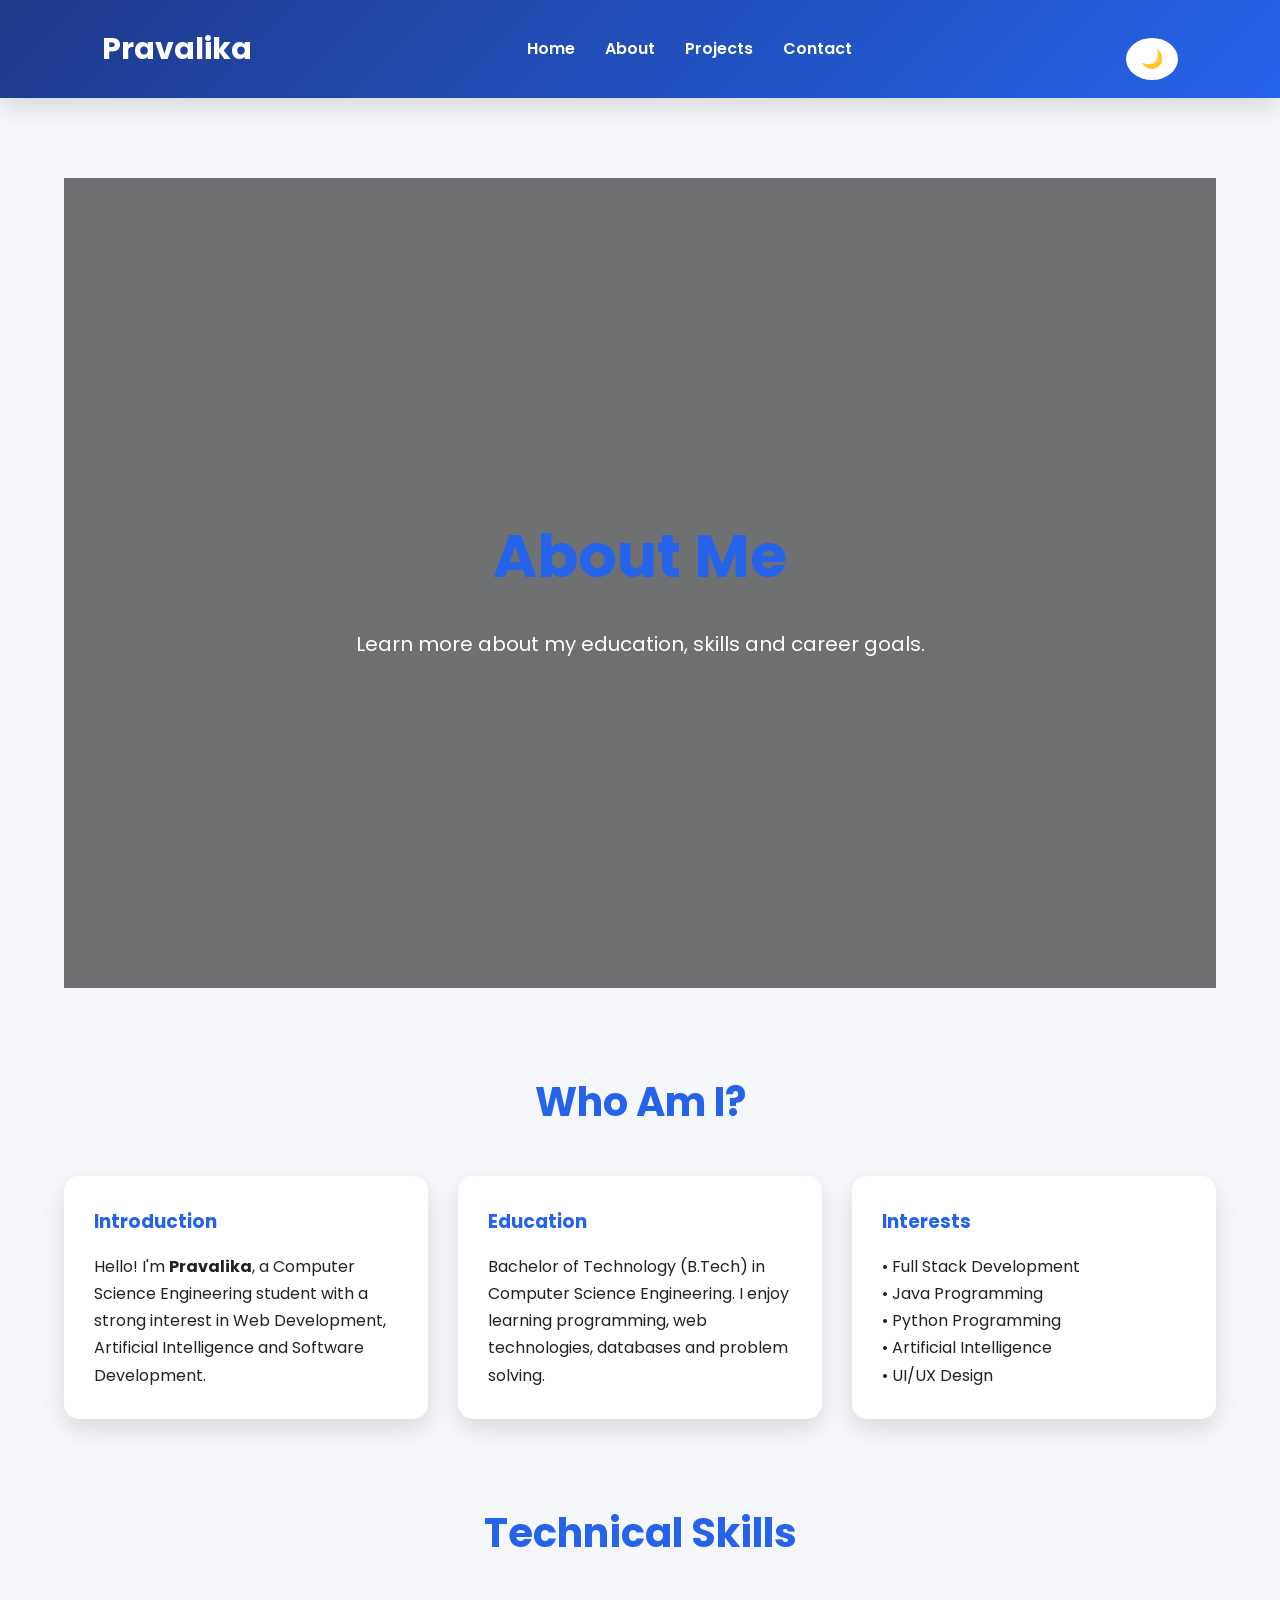
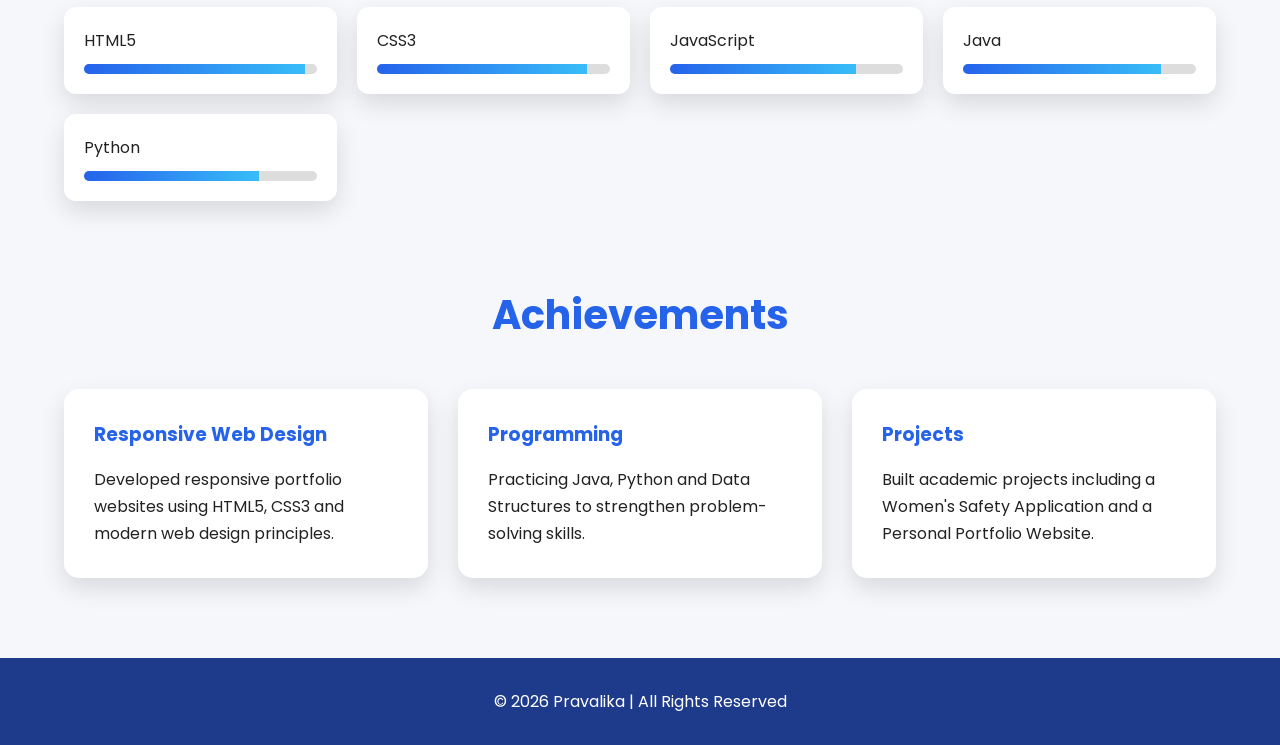
==== about.html @ 5e37d907 "Add files via upload" ====
<!DOCTYPE html>
<html lang="en">

<head>

    <meta charset="UTF-8">

    <meta name="viewport" content="width=device-width, initial-scale=1.0">

    <title>About | Pravalika Portfolio</title>

    <meta name="description" content="About Pravalika - Portfolio">

    <link rel="stylesheet" href="style.css">

</head>

<body>

<header>

    <h1>Pravalika</h1>

    <nav>

        <ul>

            <li><a href="index.html">Home</a></li>

            <li><a href="about.html">About</a></li>

            <li><a href="projects.html">Projects</a></li>

            <li><a href="contact.html">Contact</a></li>

        </ul>

    </nav>

    <button id="theme-toggle">🌙</button>

</header>

<section class="hero">

    <h2>About Me</h2>

    <p>
        Learn more about my education, skills and career goals.
    </p>

</section>

<section>

    <h2>Who Am I?</h2>

    <div class="cards">

        <article>

            <h3>Introduction</h3>

            <p>
                Hello! I'm <strong>Pravalika</strong>, a Computer Science Engineering
                student with a strong interest in Web Development,
                Artificial Intelligence and Software Development.
            </p>

        </article>

        <article>

            <h3>Education</h3>

            <p>
                Bachelor of Technology (B.Tech) in Computer Science Engineering.
                I enjoy learning programming, web technologies,
                databases and problem solving.
            </p>

        </article>

        <article>

            <h3>Interests</h3>

            <p>
                • Full Stack Development<br>
                • Java Programming<br>
                • Python Programming<br>
                • Artificial Intelligence<br>
                • UI/UX Design
            </p>

        </article>

    </div>

</section>

<section>

    <h2>Technical Skills</h2>

    <div class="skills">

        <div class="skill">
            HTML5
            <div class="bar">
                <div class="fill html"></div>
            </div>
        </div>

        <div class="skill">
            CSS3
            <div class="bar">
                <div class="fill css"></div>
            </div>
        </div>

        <div class="skill">
            JavaScript
            <div class="bar">
                <div class="fill js"></div>
            </div>
        </div>

        <div class="skill">
            Java
            <div class="bar">
                <div class="fill java"></div>
            </div>
        </div>

        <div class="skill">
            Python
            <div class="bar">
                <div class="fill python"></div>
            </div>
        </div>

    </div>

</section>

<section>

    <h2>Achievements</h2>

    <div class="cards">

        <article>

            <h3>Responsive Web Design</h3>

            <p>
                Developed responsive portfolio websites using
                HTML5, CSS3 and modern web design principles.
            </p>

        </article>

        <article>

            <h3>Programming</h3>

            <p>
                Practicing Java, Python and Data Structures to
                strengthen problem-solving skills.
            </p>

        </article>

        <article>

            <h3>Projects</h3>

            <p>
                Built academic projects including a Women's Safety
                Application and a Personal Portfolio Website.
            </p>

        </article>

    </div>

</section>

<footer>

    <p>

        © 2026 Pravalika | All Rights Reserved

    </p>

</footer>

<script src="script.js"></script>

</body>

</html>
---- style.css ----
/* =========================================
   GOOGLE FONT
========================================= */
@import url('https://fonts.googleapis.com/css2?family=Poppins:wght@300;400;500;600;700;800&display=swap');

/* =========================================
   CSS VARIABLES
========================================= */
:root{
    --primary:#2563eb;
    --secondary:#1e3a8a;
    --accent:#38bdf8;

    --background:#f5f7fb;
    --card:#ffffff;

    --text:#222;
    --text-light:#666;

    --shadow:0 10px 25px rgba(0,0,0,.12);

    --radius:15px;

    --transition:.3s ease;
}

body.dark{
    --background:#0f172a;
    --card:#1e293b;

    --text:#f8fafc;
    --text-light:#cbd5e1;

    --shadow:0 10px 25px rgba(0,0,0,.4);
}

/* =========================================
   RESET
========================================= */

*{
    margin:0;
    padding:0;
    box-sizing:border-box;
}

html{
    scroll-behavior:smooth;
}

body{

    font-family:'Poppins',sans-serif;

    background:var(--background);

    color:var(--text);

    line-height:1.7;

}

/* =========================================
   IMAGES
========================================= */

img{

    max-width:100%;

    display:block;

    border-radius:12px;

}

/* =========================================
   LINKS
========================================= */

a{

    text-decoration:none;

    color:inherit;

}

/* =========================================
   HEADER
========================================= */

header{

    position:sticky;

    top:0;

    z-index:1000;

    background:linear-gradient(135deg,var(--secondary),var(--primary));

    color:white;

    padding:18px 8%;

    display:flex;

    justify-content:space-between;

    align-items:center;

    box-shadow:var(--shadow);

}

header h1{

    font-size:30px;

    font-weight:700;

}

/* =========================================
   NAVIGATION
========================================= */

nav ul{

    display:flex;

    list-style:none;

    gap:30px;

}

nav a{

    color:white;

    font-weight:600;

    transition:var(--transition);

}

nav a:hover{

    color:#FFD700;

}

/* =========================================
   HERO
========================================= */

.hero{

    min-height:90vh;

    display:flex;

    justify-content:center;

    align-items:center;

    flex-direction:column;

    text-align:center;

    color:white;

    padding:40px;

    background:

    linear-gradient(rgba(0,0,0,.55),rgba(0,0,0,.55)),

    url("https://images.unsplash.com/photo-1498050108023-c5249f4df085?auto=format&fit=crop&w=1400&q=80");

    background-size:cover;

    background-position:center;

    animation:fadeIn 1.5s;

}

.hero h2{

    font-size:60px;

    margin-bottom:20px;

}

.hero p{

    max-width:700px;

    font-size:22px;

}

/* =========================================
   BUTTON
========================================= */

.btn{

    display:inline-block;

    margin-top:30px;

    padding:15px 40px;

    background:var(--primary);

    color:white;

    border-radius:50px;

    transition:var(--transition);

    font-weight:600;

}

.btn:hover{

    background:var(--secondary);

    transform:translateY(-5px);

}

/* =========================================
   SECTION
========================================= */

section{

    width:90%;

    max-width:1200px;

    margin:80px auto;

}

section h2{

    text-align:center;

    font-size:40px;

    color:var(--primary);

    margin-bottom:40px;

}
/* =========================================
   CARDS (CSS GRID)
========================================= */

.cards{
    display:grid;
    grid-template-columns:repeat(auto-fit,minmax(280px,1fr));
    gap:30px;
}

article{
    background:var(--card);
    padding:30px;
    border-radius:var(--radius);
    box-shadow:var(--shadow);
    transition:var(--transition);
}

article:hover{
    transform:translateY(-10px);
    box-shadow:0 20px 40px rgba(37,99,235,.25);
}

article h3{
    color:var(--primary);
    margin-bottom:15px;
}

/* =========================================
   SKILLS
========================================= */

.skills{
    display:grid;
    grid-template-columns:repeat(auto-fit,minmax(220px,1fr));
    gap:20px;
}

.skill{
    background:var(--card);
    padding:20px;
    border-radius:12px;
    box-shadow:var(--shadow);
}

.bar{
    width:100%;
    height:10px;
    background:#ddd;
    border-radius:20px;
    overflow:hidden;
    margin-top:10px;
}

.fill{
    height:100%;
    background:linear-gradient(90deg,var(--primary),var(--accent));
}

.html{width:95%;}
.css{width:90%;}
.js{width:80%;}
.java{width:85%;}
.python{width:75%;}

/* =========================================
   PROJECT IMAGES
========================================= */

.project img{
    border-radius:15px;
    margin-bottom:15px;
    transition:.4s;
}

.project img:hover{
    transform:scale(1.05);
}

/* =========================================
   CONTACT FORM
========================================= */

form{
    max-width:700px;
    margin:auto;
    background:var(--card);
    padding:35px;
    border-radius:var(--radius);
    box-shadow:var(--shadow);
}

label{
    display:block;
    margin:15px 0 8px;
    font-weight:600;
}

input,
textarea{
    width:100%;
    padding:15px;
    border:1px solid #ccc;
    border-radius:10px;
    font-size:16px;
    transition:.3s;
}

input:focus,
textarea:focus{
    outline:none;
    border-color:var(--primary);
}

button{
    width:100%;
    padding:15px;
    margin-top:20px;
    border:none;
    border-radius:10px;
    background:var(--primary);
    color:white;
    font-size:18px;
    cursor:pointer;
    transition:.3s;
}

button:hover{
    background:var(--secondary);
}

/* =========================================
   FOOTER
========================================= */

footer{
    background:var(--secondary);
    color:white;
    text-align:center;
    padding:30px;
    margin-top:60px;
}

/* =========================================
   DARK MODE BUTTON
========================================= */

#theme-toggle{
    background:white;
    color:var(--primary);
    padding:10px 15px;
    border:none;
    border-radius:50%;
    cursor:pointer;
    width:auto;
}

#theme-toggle:hover{
    transform:rotate(180deg);
}

/* =========================================
   ANIMATIONS
========================================= */

@keyframes fadeIn{
    from{
        opacity:0;
        transform:translateY(30px);
    }
    to{
        opacity:1;
        transform:translateY(0);
    }
}

.fade{
    animation:fadeIn 1s ease;
}

/* =========================================
   MOBILE FIRST
========================================= */

header{
    flex-direction:column;
    gap:15px;
}

nav ul{
    flex-direction:column;
    text-align:center;
}

.hero h2{
    font-size:36px;
}

.hero p{
    font-size:18px;
}

/* =========================================
   TABLET
========================================= */

@media(min-width:768px){

header{
    flex-direction:row;
}

nav ul{
    flex-direction:row;
}

.hero h2{
    font-size:48px;
}

.hero p{
    font-size:20px;
}

}

/* =========================================
   DESKTOP
========================================= */

@media(min-width:1024px){

.hero h2{
    font-size:60px;
}

.cards{
    grid-template-columns:repeat(3,1fr);
}

.skills{
    grid-template-columns:repeat(4,1fr);
}

}

/* =========================================
   SCROLLBAR
========================================= */

::-webkit-scrollbar{
    width:10px;
}

::-webkit-scrollbar-thumb{
    background:var(--primary);
    border-radius:20px;
}

::-webkit-scrollbar-track{
    background:#eee;
}
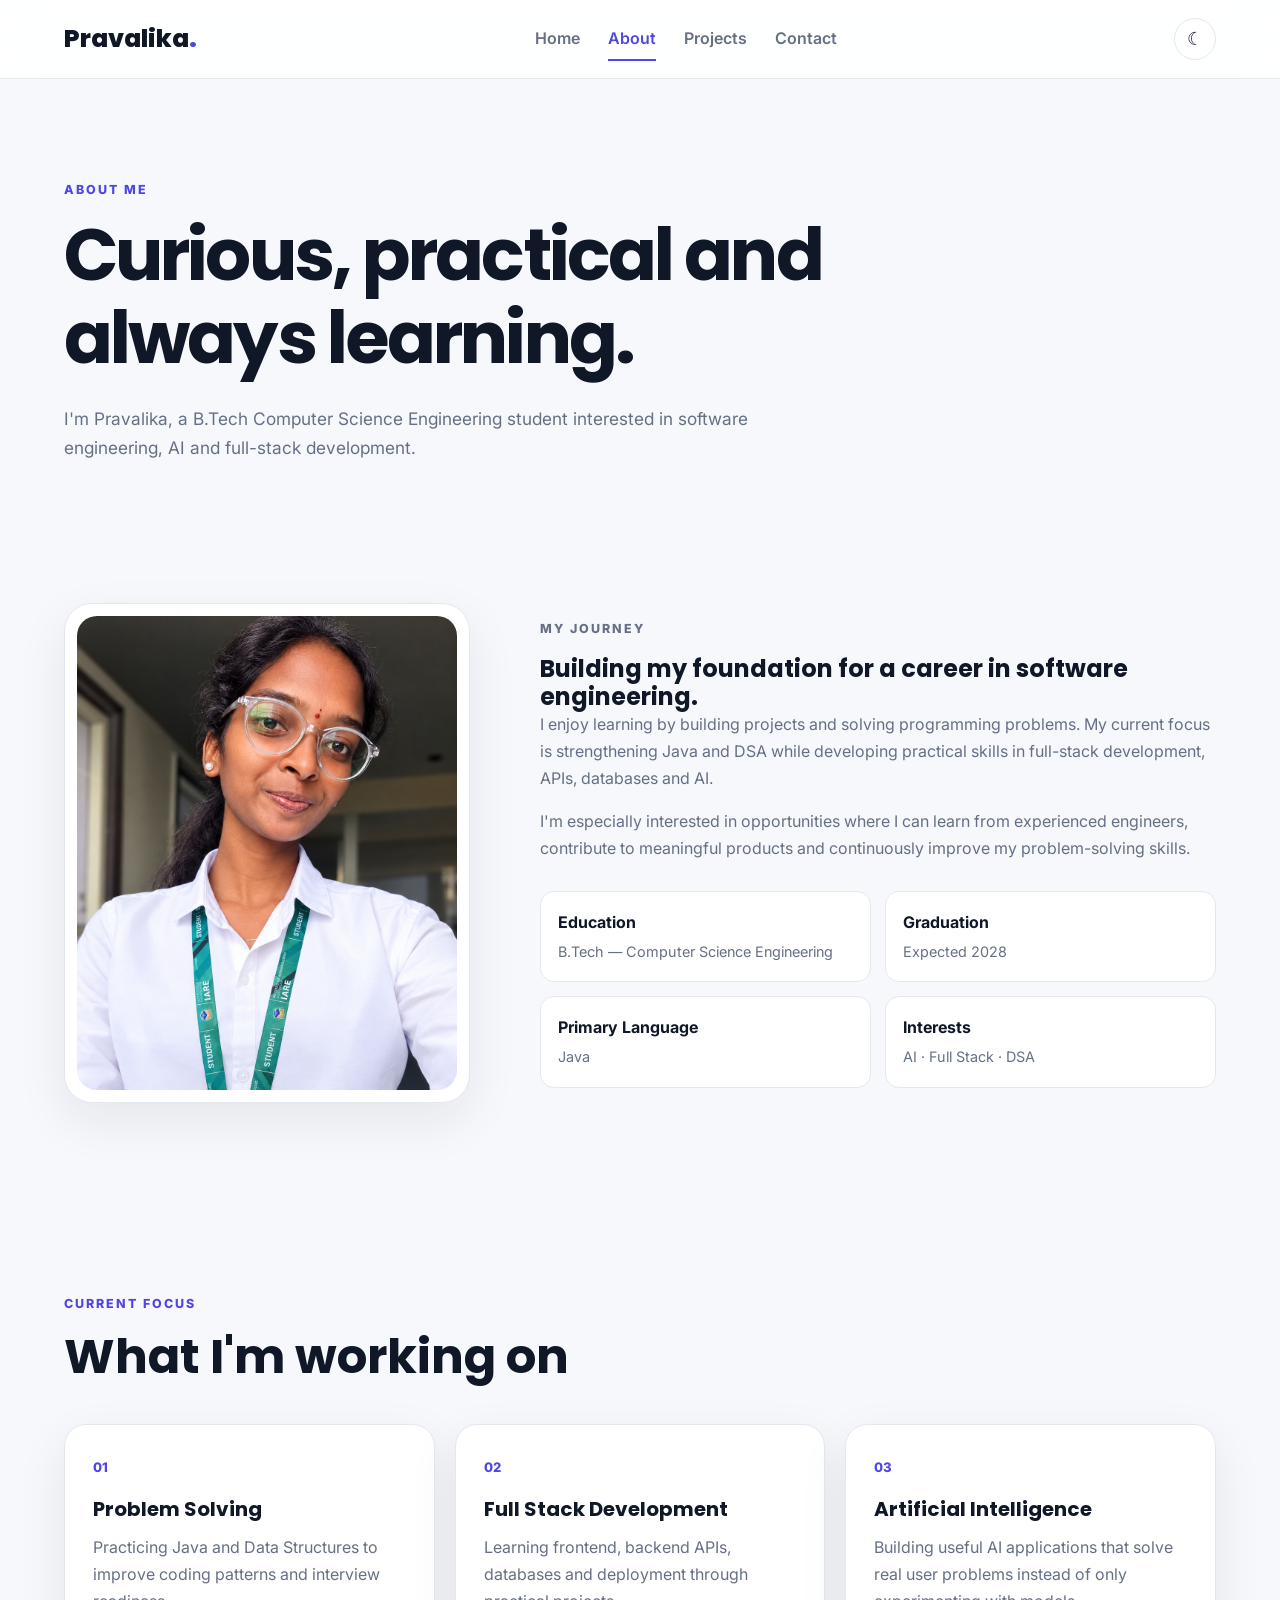
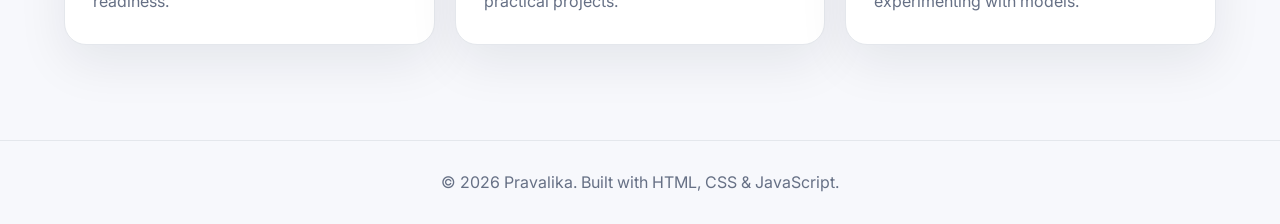
==== commit b642069e: "Update portfolio with professional design and projects" ====
--- a/about.html
+++ b/about.html
@@ -1,204 +1,55 @@
-<!DOCTYPE html>
-<html lang="en">
-
-<head>
-
-    <meta charset="UTF-8">
-
-    <meta name="viewport" content="width=device-width, initial-scale=1.0">
-
-    <title>About | Pravalika Portfolio</title>
-
-    <meta name="description" content="About Pravalika - Portfolio">
-
-    <link rel="stylesheet" href="style.css">
-
-</head>
-
-<body>
-
-<header>
-
-    <h1>Pravalika</h1>
-
-    <nav>
-
-        <ul>
-
-            <li><a href="index.html">Home</a></li>
-
-            <li><a href="about.html">About</a></li>
-
-            <li><a href="projects.html">Projects</a></li>
-
-            <li><a href="contact.html">Contact</a></li>
-
-        </ul>
-
-    </nav>
-
-    <button id="theme-toggle">🌙</button>
-
-</header>
-
-<section class="hero">
-
-    <h2>About Me</h2>
-
-    <p>
-        Learn more about my education, skills and career goals.
-    </p>
-
-</section>
-
-<section>
-
-    <h2>Who Am I?</h2>
-
-    <div class="cards">
-
-        <article>
-
-            <h3>Introduction</h3>
-
-            <p>
-                Hello! I'm <strong>Pravalika</strong>, a Computer Science Engineering
-                student with a strong interest in Web Development,
-                Artificial Intelligence and Software Development.
-            </p>
-
-        </article>
-
-        <article>
-
-            <h3>Education</h3>
-
-            <p>
-                Bachelor of Technology (B.Tech) in Computer Science Engineering.
-                I enjoy learning programming, web technologies,
-                databases and problem solving.
-            </p>
-
-        </article>
-
-        <article>
-
-            <h3>Interests</h3>
-
-            <p>
-                • Full Stack Development<br>
-                • Java Programming<br>
-                • Python Programming<br>
-                • Artificial Intelligence<br>
-                • UI/UX Design
-            </p>
-
-        </article>
-
-    </div>
-
-</section>
-
-<section>
-
-    <h2>Technical Skills</h2>
-
-    <div class="skills">
-
-        <div class="skill">
-            HTML5
-            <div class="bar">
-                <div class="fill html"></div>
-            </div>
-        </div>
-
-        <div class="skill">
-            CSS3
-            <div class="bar">
-                <div class="fill css"></div>
-            </div>
-        </div>
-
-        <div class="skill">
-            JavaScript
-            <div class="bar">
-                <div class="fill js"></div>
-            </div>
-        </div>
-
-        <div class="skill">
-            Java
-            <div class="bar">
-                <div class="fill java"></div>
-            </div>
-        </div>
-
-        <div class="skill">
-            Python
-            <div class="bar">
-                <div class="fill python"></div>
-            </div>
-        </div>
-
-    </div>
-
-</section>
-
-<section>
-
-    <h2>Achievements</h2>
-
-    <div class="cards">
-
-        <article>
-
-            <h3>Responsive Web Design</h3>
-
-            <p>
-                Developed responsive portfolio websites using
-                HTML5, CSS3 and modern web design principles.
-            </p>
-
-        </article>
-
-        <article>
-
-            <h3>Programming</h3>
-
-            <p>
-                Practicing Java, Python and Data Structures to
-                strengthen problem-solving skills.
-            </p>
-
-        </article>
-
-        <article>
-
-            <h3>Projects</h3>
-
-            <p>
-                Built academic projects including a Women's Safety
-                Application and a Personal Portfolio Website.
-            </p>
-
-        </article>
-
-    </div>
-
-</section>
-
-<footer>
-
-    <p>
-
-        © 2026 Pravalika | All Rights Reserved
-
-    </p>
-
-</footer>
-
-<script src="script.js"></script>
-
-</body>
-
+<!DOCTYPE html>
+<html lang="en">
+<head>
+    <meta charset="UTF-8">
+    <meta name="viewport" content="width=device-width, initial-scale=1.0">
+    <meta name="description" content="About Pravalika, a Computer Science Engineering student focused on software development, AI and problem solving.">
+    <title>About | Pravalika</title>
+    <link rel="preconnect" href="https://fonts.googleapis.com">
+    <link rel="preconnect" href="https://fonts.gstatic.com" crossorigin>
+    <link href="https://fonts.googleapis.com/css2?family=Inter:wght@400;500;600;700;800&family=Poppins:wght@500;600;700;800&display=swap" rel="stylesheet">
+    <link rel="stylesheet" href="style.css">
+</head>
+<body>
+<header class="site-header">
+    <a class="brand" href="index.html">Pravalika<span>.</span></a>
+    <nav class="nav"><a href="index.html">Home</a><a class="active" href="about.html">About</a><a href="projects.html">Projects</a><a href="contact.html">Contact</a></nav>
+    <button class="theme-toggle" id="theme-toggle" aria-label="Toggle dark mode">☾</button>
+</header>
+
+<main>
+<section class="page-hero">
+    <p class="eyebrow">ABOUT ME</p>
+    <h1>Curious, practical and always learning.</h1>
+    <p>I'm Pravalika, a B.Tech Computer Science Engineering student interested in software engineering, AI and full-stack development.</p>
+</section>
+
+<section class="section about-grid">
+    <div class="about-photo-card"><img src="images/profile.jpg" alt="Pravalika"></div>
+    <div class="about-copy">
+        <p class="eyebrow">MY JOURNEY</p>
+        <h2>Building my foundation for a career in software engineering.</h2>
+        <p>I enjoy learning by building projects and solving programming problems. My current focus is strengthening Java and DSA while developing practical skills in full-stack development, APIs, databases and AI.</p>
+        <p>I'm especially interested in opportunities where I can learn from experienced engineers, contribute to meaningful products and continuously improve my problem-solving skills.</p>
+        <div class="info-grid">
+            <div><strong>Education</strong><span>B.Tech — Computer Science Engineering</span></div>
+            <div><strong>Graduation</strong><span>Expected 2028</span></div>
+            <div><strong>Primary Language</strong><span>Java</span></div>
+            <div><strong>Interests</strong><span>AI · Full Stack · DSA</span></div>
+        </div>
+    </div>
+</section>
+
+<section class="section">
+    <div class="section-heading"><p class="eyebrow">CURRENT FOCUS</p><h2>What I'm working on</h2></div>
+    <div class="focus-grid">
+        <article class="skill-card"><span>01</span><h3>Problem Solving</h3><p>Practicing Java and Data Structures to improve coding patterns and interview readiness.</p></article>
+        <article class="skill-card"><span>02</span><h3>Full Stack Development</h3><p>Learning frontend, backend APIs, databases and deployment through practical projects.</p></article>
+        <article class="skill-card"><span>03</span><h3>Artificial Intelligence</h3><p>Building useful AI applications that solve real user problems instead of only experimenting with models.</p></article>
+    </div>
+</section>
+</main>
+<footer><p>© 2026 Pravalika. Built with HTML, CSS & JavaScript.</p></footer>
+<script src="script.js"></script>
+</body>
 </html>
--- a/style.css
+++ b/style.css
@@ -1,525 +1,239 @@
-/* =========================================
-   GOOGLE FONT
-========================================= */
-@import url('https://fonts.googleapis.com/css2?family=Poppins:wght@300;400;500;600;700;800&display=swap');
-
-/* =========================================
-   CSS VARIABLES
-========================================= */
-:root{
-    --primary:#2563eb;
-    --secondary:#1e3a8a;
-    --accent:#38bdf8;
-
-    --background:#f5f7fb;
-    --card:#ffffff;
-
-    --text:#222;
-    --text-light:#666;
-
-    --shadow:0 10px 25px rgba(0,0,0,.12);
-
-    --radius:15px;
-
-    --transition:.3s ease;
-}
-
-body.dark{
-    --background:#0f172a;
-    --card:#1e293b;
-
-    --text:#f8fafc;
-    --text-light:#cbd5e1;
-
-    --shadow:0 10px 25px rgba(0,0,0,.4);
-}
-
-/* =========================================
-   RESET
-========================================= */
-
-*{
-    margin:0;
-    padding:0;
-    box-sizing:border-box;
-}
-
-html{
-    scroll-behavior:smooth;
-}
-
-body{
-
-    font-family:'Poppins',sans-serif;
-
-    background:var(--background);
-
-    color:var(--text);
-
-    line-height:1.7;
-
-}
-
-/* =========================================
-   IMAGES
-========================================= */
-
-img{
-
-    max-width:100%;
-
-    display:block;
-
-    border-radius:12px;
-
-}
-
-/* =========================================
-   LINKS
-========================================= */
-
-a{
-
-    text-decoration:none;
-
-    color:inherit;
-
-}
-
-/* =========================================
-   HEADER
-========================================= */
-
-header{
-
-    position:sticky;
-
-    top:0;
-
-    z-index:1000;
-
-    background:linear-gradient(135deg,var(--secondary),var(--primary));
-
-    color:white;
-
-    padding:18px 8%;
-
-    display:flex;
-
-    justify-content:space-between;
-
-    align-items:center;
-
-    box-shadow:var(--shadow);
-
-}
-
-header h1{
-
-    font-size:30px;
-
-    font-weight:700;
-
-}
-
-/* =========================================
-   NAVIGATION
-========================================= */
-
-nav ul{
-
-    display:flex;
-
-    list-style:none;
-
-    gap:30px;
-
-}
-
-nav a{
-
-    color:white;
-
-    font-weight:600;
-
-    transition:var(--transition);
-
-}
-
-nav a:hover{
-
-    color:#FFD700;
-
-}
-
-/* =========================================
-   HERO
-========================================= */
-
-.hero{
-
-    min-height:90vh;
-
-    display:flex;
-
-    justify-content:center;
-
-    align-items:center;
-
-    flex-direction:column;
-
-    text-align:center;
-
-    color:white;
-
-    padding:40px;
-
-    background:
-
-    linear-gradient(rgba(0,0,0,.55),rgba(0,0,0,.55)),
-
-    url("https://images.unsplash.com/photo-1498050108023-c5249f4df085?auto=format&fit=crop&w=1400&q=80");
-
-    background-size:cover;
-
-    background-position:center;
-
-    animation:fadeIn 1.5s;
-
-}
-
-.hero h2{
-
-    font-size:60px;
-
-    margin-bottom:20px;
-
-}
-
-.hero p{
-
-    max-width:700px;
-
-    font-size:22px;
-
-}
-
-/* =========================================
-   BUTTON
-========================================= */
-
-.btn{
-
-    display:inline-block;
-
-    margin-top:30px;
-
-    padding:15px 40px;
-
-    background:var(--primary);
-
-    color:white;
-
-    border-radius:50px;
-
-    transition:var(--transition);
-
-    font-weight:600;
-
-}
-
-.btn:hover{
-
-    background:var(--secondary);
-
-    transform:translateY(-5px);
-
-}
-
-/* =========================================
-   SECTION
-========================================= */
-
-section{
-
-    width:90%;
-
-    max-width:1200px;
-
-    margin:80px auto;
-
-}
-
-section h2{
-
-    text-align:center;
-
-    font-size:40px;
-
-    color:var(--primary);
-
-    margin-bottom:40px;
-
-}
-/* =========================================
-   CARDS (CSS GRID)
-========================================= */
-
-.cards{
-    display:grid;
-    grid-template-columns:repeat(auto-fit,minmax(280px,1fr));
-    gap:30px;
-}
-
-article{
-    background:var(--card);
-    padding:30px;
-    border-radius:var(--radius);
-    box-shadow:var(--shadow);
-    transition:var(--transition);
-}
-
-article:hover{
-    transform:translateY(-10px);
-    box-shadow:0 20px 40px rgba(37,99,235,.25);
-}
-
-article h3{
-    color:var(--primary);
-    margin-bottom:15px;
-}
-
-/* =========================================
-   SKILLS
-========================================= */
-
-.skills{
-    display:grid;
-    grid-template-columns:repeat(auto-fit,minmax(220px,1fr));
-    gap:20px;
-}
-
-.skill{
-    background:var(--card);
-    padding:20px;
-    border-radius:12px;
-    box-shadow:var(--shadow);
-}
-
-.bar{
-    width:100%;
-    height:10px;
-    background:#ddd;
-    border-radius:20px;
-    overflow:hidden;
-    margin-top:10px;
-}
-
-.fill{
-    height:100%;
-    background:linear-gradient(90deg,var(--primary),var(--accent));
-}
-
-.html{width:95%;}
-.css{width:90%;}
-.js{width:80%;}
-.java{width:85%;}
-.python{width:75%;}
-
-/* =========================================
-   PROJECT IMAGES
-========================================= */
-
-.project img{
-    border-radius:15px;
-    margin-bottom:15px;
-    transition:.4s;
-}
-
-.project img:hover{
-    transform:scale(1.05);
-}
-
-/* =========================================
-   CONTACT FORM
-========================================= */
-
-form{
-    max-width:700px;
-    margin:auto;
-    background:var(--card);
-    padding:35px;
-    border-radius:var(--radius);
-    box-shadow:var(--shadow);
-}
-
-label{
-    display:block;
-    margin:15px 0 8px;
-    font-weight:600;
-}
-
-input,
-textarea{
-    width:100%;
-    padding:15px;
-    border:1px solid #ccc;
-    border-radius:10px;
-    font-size:16px;
-    transition:.3s;
-}
-
-input:focus,
-textarea:focus{
-    outline:none;
-    border-color:var(--primary);
-}
-
-button{
-    width:100%;
-    padding:15px;
-    margin-top:20px;
-    border:none;
-    border-radius:10px;
-    background:var(--primary);
-    color:white;
-    font-size:18px;
-    cursor:pointer;
-    transition:.3s;
-}
-
-button:hover{
-    background:var(--secondary);
-}
-
-/* =========================================
-   FOOTER
-========================================= */
-
-footer{
-    background:var(--secondary);
-    color:white;
-    text-align:center;
-    padding:30px;
-    margin-top:60px;
-}
-
-/* =========================================
-   DARK MODE BUTTON
-========================================= */
-
-#theme-toggle{
-    background:white;
-    color:var(--primary);
-    padding:10px 15px;
-    border:none;
-    border-radius:50%;
-    cursor:pointer;
-    width:auto;
-}
-
-#theme-toggle:hover{
-    transform:rotate(180deg);
-}
-
-/* =========================================
-   ANIMATIONS
-========================================= */
-
-@keyframes fadeIn{
-    from{
-        opacity:0;
-        transform:translateY(30px);
-    }
-    to{
-        opacity:1;
-        transform:translateY(0);
-    }
-}
-
-.fade{
-    animation:fadeIn 1s ease;
-}
-
-/* =========================================
-   MOBILE FIRST
-========================================= */
-
-header{
-    flex-direction:column;
-    gap:15px;
-}
-
-nav ul{
-    flex-direction:column;
-    text-align:center;
-}
-
-.hero h2{
-    font-size:36px;
-}
-
-.hero p{
-    font-size:18px;
-}
-
-/* =========================================
-   TABLET
-========================================= */
-
-@media(min-width:768px){
-
-header{
-    flex-direction:row;
-}
-
-nav ul{
-    flex-direction:row;
-}
-
-.hero h2{
-    font-size:48px;
-}
-
-.hero p{
-    font-size:20px;
-}
-
-}
-
-/* =========================================
-   DESKTOP
-========================================= */
-
-@media(min-width:1024px){
-
-.hero h2{
-    font-size:60px;
-}
-
-.cards{
-    grid-template-columns:repeat(3,1fr);
-}
-
-.skills{
-    grid-template-columns:repeat(4,1fr);
-}
-
-}
-
-/* =========================================
-   SCROLLBAR
-========================================= */
-
-::-webkit-scrollbar{
-    width:10px;
-}
-
-::-webkit-scrollbar-thumb{
-    background:var(--primary);
-    border-radius:20px;
-}
-
-::-webkit-scrollbar-track{
-    background:#eee;
-}+@import url('https://fonts.googleapis.com/css2?family=Inter:wght@400;500;600;700;800&family=Poppins:wght@500;600;700;800&display=swap');
+
+:root {
+    --bg: #f7f8fc;
+    --surface: #ffffff;
+    --surface-2: #f0f3f9;
+    --text: #101828;
+    --muted: #667085;
+    --line: #e4e7ec;
+    --primary: #4f46e5;
+    --primary-dark: #3730a3;
+    --accent: #06b6d4;
+    --shadow: 0 18px 50px rgba(16, 24, 40, .08);
+    --radius: 22px;
+    --max: 1180px;
+}
+
+body.dark {
+    --bg: #080b14;
+    --surface: #101522;
+    --surface-2: #171d2b;
+    --text: #f8fafc;
+    --muted: #a7b0c0;
+    --line: #263044;
+    --shadow: 0 18px 50px rgba(0,0,0,.35);
+}
+
+* { box-sizing: border-box; margin: 0; padding: 0; }
+html { scroll-behavior: smooth; }
+body {
+    font-family: Inter, sans-serif;
+    background: var(--bg);
+    color: var(--text);
+    line-height: 1.7;
+    transition: background .25s, color .25s;
+}
+a { color: inherit; text-decoration: none; }
+button, input, textarea { font: inherit; }
+img { max-width: 100%; display: block; }
+
+.site-header {
+    position: sticky;
+    top: 0;
+    z-index: 50;
+    display: flex;
+    align-items: center;
+    justify-content: space-between;
+    gap: 24px;
+    padding: 18px max(5vw, 24px);
+    background: color-mix(in srgb, var(--surface) 88%, transparent);
+    backdrop-filter: blur(16px);
+    border-bottom: 1px solid var(--line);
+}
+.brand {
+    font-family: Poppins, sans-serif;
+    font-size: 1.55rem;
+    font-weight: 800;
+}
+.brand span { color: var(--primary); }
+.nav { display: flex; gap: 28px; align-items: center; }
+.nav a { color: var(--muted); font-weight: 600; position: relative; }
+.nav a:hover, .nav a.active { color: var(--primary); }
+.nav a.active::after {
+    content: "";
+    position: absolute;
+    left: 0; right: 0; bottom: -8px;
+    height: 2px; background: var(--primary);
+}
+.theme-toggle {
+    width: 42px; height: 42px; border-radius: 50%;
+    border: 1px solid var(--line); background: var(--surface);
+    color: var(--text); cursor: pointer; font-size: 1.1rem;
+}
+.theme-toggle:hover { transform: rotate(20deg); }
+
+.hero, .page-hero, .section { width: min(var(--max), 90%); margin-inline: auto; }
+.home-hero {
+    min-height: calc(100vh - 80px);
+    display: grid;
+    grid-template-columns: 1.15fr .85fr;
+    align-items: center;
+    gap: 70px;
+    padding: 70px 0;
+}
+.eyebrow {
+    color: var(--primary);
+    font-size: .78rem;
+    letter-spacing: .16em;
+    font-weight: 800;
+    margin-bottom: 14px;
+}
+.hero h1, .page-hero h1, h2 {
+    font-family: Poppins, sans-serif;
+    line-height: 1.15;
+}
+.hero h1 { font-size: clamp(2.7rem, 6vw, 5rem); letter-spacing: -.045em; }
+.hero h1 span {
+    background: linear-gradient(90deg, var(--primary), var(--accent));
+    -webkit-background-clip: text; background-clip: text; color: transparent;
+}
+.hero-text, .page-hero > p:last-child {
+    color: var(--muted); font-size: 1.08rem; max-width: 720px; margin-top: 24px;
+}
+.hero-actions { display: flex; flex-wrap: wrap; gap: 14px; margin-top: 32px; }
+.btn {
+    display: inline-flex; align-items: center; justify-content: center;
+    padding: 13px 22px; border-radius: 12px; font-weight: 700;
+    border: 1px solid transparent; transition: .25s ease; cursor: pointer;
+}
+.btn:hover { transform: translateY(-2px); }
+.btn.primary { background: var(--primary); color: white; box-shadow: 0 10px 25px rgba(79,70,229,.25); }
+.btn.primary:hover { background: var(--primary-dark); }
+.btn.secondary { border-color: var(--line); background: var(--surface); }
+.quick-links { display: flex; gap: 24px; margin-top: 26px; color: var(--muted); font-weight: 600; }
+.quick-links a:hover { color: var(--primary); }
+
+.profile-wrap { position: relative; width: min(400px, 85vw); justify-self: center; }
+.profile-glow {
+    position: absolute; inset: -35px;
+    background: radial-gradient(circle, rgba(79,70,229,.25), transparent 65%);
+    filter: blur(15px); z-index: -1;
+}
+.profile-photo {
+    width: 100%; aspect-ratio: 4/5; object-fit: cover;
+    object-position: center 18%; border-radius: 30px;
+    border: 8px solid var(--surface); box-shadow: var(--shadow);
+}
+.profile-card {
+    position: absolute; left: -28px; bottom: 24px;
+    background: var(--surface); border: 1px solid var(--line);
+    border-radius: 16px; padding: 14px 18px; box-shadow: var(--shadow);
+    display: grid; gap: 2px;
+}
+.profile-card span { color: var(--muted); font-size: .85rem; }
+
+.section { padding: 95px 0; }
+.section-heading { max-width: 680px; margin-bottom: 40px; }
+.section-heading h2, .about-preview h2, .contact-grid h2 { font-size: clamp(2rem, 4vw, 3rem); }
+.section-heading > p:last-child { color: var(--muted); margin-top: 12px; }
+
+.skill-grid, .project-grid, .focus-grid {
+    display: grid; grid-template-columns: repeat(3, 1fr); gap: 20px;
+}
+.skill-card, .project-card {
+    background: var(--surface); border: 1px solid var(--line);
+    border-radius: var(--radius); padding: 28px; box-shadow: var(--shadow);
+    transition: transform .25s ease, border-color .25s ease;
+}
+.skill-card:hover, .project-card:hover { transform: translateY(-6px); border-color: rgba(79,70,229,.35); }
+.skill-card > span, .project-number { color: var(--primary); font-weight: 800; font-size: .82rem; }
+.skill-card h3, .project-card h3 { font-family: Poppins, sans-serif; font-size: 1.25rem; margin: 12px 0 8px; }
+.skill-card p, .project-card p { color: var(--muted); }
+.project-card.featured { border-color: rgba(79,70,229,.35); }
+.project-top { display: flex; justify-content: space-between; gap: 12px; align-items: center; }
+.project-badge {
+    font-size: .72rem; font-weight: 700; padding: 6px 10px;
+    border-radius: 99px; background: var(--surface-2); color: var(--primary);
+}
+.tech-list { display: flex; flex-wrap: wrap; gap: 7px; margin: 20px 0; }
+.tech-list span {
+    padding: 5px 9px; border-radius: 8px; background: var(--surface-2);
+    color: var(--muted); font-size: .76rem; font-weight: 600;
+}
+.project-links { display: flex; gap: 18px; flex-wrap: wrap; margin-top: 20px; }
+.project-links a, .text-link { color: var(--primary); font-weight: 700; }
+.center { text-align: center; margin-top: 30px; }
+.about-preview {
+    display: grid; grid-template-columns: .8fr 1.2fr; gap: 70px;
+    border-top: 1px solid var(--line); border-bottom: 1px solid var(--line);
+}
+.about-preview p { color: var(--muted); }
+.about-preview .text-link { display: inline-block; margin-top: 20px; }
+
+.page-hero { padding: 100px 0 45px; }
+.page-hero h1 { font-size: clamp(2.5rem, 6vw, 4.5rem); letter-spacing: -.04em; max-width: 900px; }
+.page-hero > p:last-child { max-width: 760px; }
+
+.about-grid { display: grid; grid-template-columns: .75fr 1.25fr; gap: 70px; align-items: center; }
+.about-photo-card { background: var(--surface); padding: 12px; border: 1px solid var(--line); border-radius: 28px; box-shadow: var(--shadow); }
+.about-photo-card img { aspect-ratio: 4/5; object-fit: cover; object-position: center 18%; border-radius: 20px; }
+.about-copy p { color: var(--muted); margin-bottom: 16px; }
+.info-grid { display: grid; grid-template-columns: 1fr 1fr; gap: 14px; margin-top: 28px; }
+.info-grid div { padding: 17px; background: var(--surface); border: 1px solid var(--line); border-radius: 14px; }
+.info-grid strong, .info-grid span { display: block; }
+.info-grid span { color: var(--muted); font-size: .9rem; margin-top: 4px; }
+.focus-grid { grid-template-columns: repeat(3, 1fr); }
+
+.contact-grid { display: grid; grid-template-columns: .85fr 1.15fr; gap: 70px; align-items: start; }
+.contact-intro { color: var(--muted); margin: 18px 0 28px; }
+.contact-list { display: grid; gap: 12px; }
+.contact-list > * {
+    padding: 17px 18px; border: 1px solid var(--line); border-radius: 14px;
+    background: var(--surface); display: grid; gap: 3px;
+}
+.contact-list span { color: var(--muted); word-break: break-word; }
+form {
+    background: var(--surface); border: 1px solid var(--line);
+    padding: 30px; border-radius: var(--radius); box-shadow: var(--shadow);
+}
+label { display: block; margin: 15px 0 7px; font-weight: 700; }
+input, textarea {
+    width: 100%; padding: 13px 14px; border: 1px solid var(--line);
+    border-radius: 11px; background: var(--bg); color: var(--text);
+    outline: none;
+}
+input:focus, textarea:focus { border-color: var(--primary); box-shadow: 0 0 0 3px rgba(79,70,229,.1); }
+.full-btn { width: 100%; margin-top: 20px; }
+.honeypot { display: none; }
+.form-status { margin-top: 16px; text-align: center; font-weight: 600; }
+.success { color: #16a34a; }
+.error { color: #dc2626; }
+
+.cta {
+    width: min(var(--max), 90%); margin: 20px auto 100px; padding: 70px 30px;
+    text-align: center; border-radius: 30px;
+    background: linear-gradient(135deg, rgba(79,70,229,.12), rgba(6,182,212,.1));
+    border: 1px solid var(--line);
+}
+.cta h2 { font-size: clamp(2rem, 4vw, 3rem); }
+.cta > p:not(.eyebrow) { color: var(--muted); max-width: 620px; margin: 14px auto 26px; }
+
+footer { border-top: 1px solid var(--line); padding: 28px 20px; text-align: center; color: var(--muted); }
+
+@media (max-width: 900px) {
+    .home-hero, .about-grid, .contact-grid, .about-preview { grid-template-columns: 1fr; }
+    .profile-wrap { order: -1; width: min(330px, 75vw); }
+    .skill-grid, .project-grid, .focus-grid { grid-template-columns: repeat(2, 1fr); }
+}
+@media (max-width: 650px) {
+    .site-header { padding: 15px 18px; flex-wrap: wrap; }
+    .nav { order: 3; width: 100%; justify-content: center; gap: 18px; font-size: .9rem; }
+    .home-hero { padding: 55px 0; }
+    .hero h1 { font-size: 2.55rem; }
+    .profile-wrap { order: -1; width: min(290px, 78vw); }
+    .profile-card { left: -8px; }
+    .section { padding: 65px 0; }
+    .skill-grid, .project-grid, .focus-grid, .info-grid { grid-template-columns: 1fr; }
+    .page-hero { padding: 70px 0 25px; }
+}
